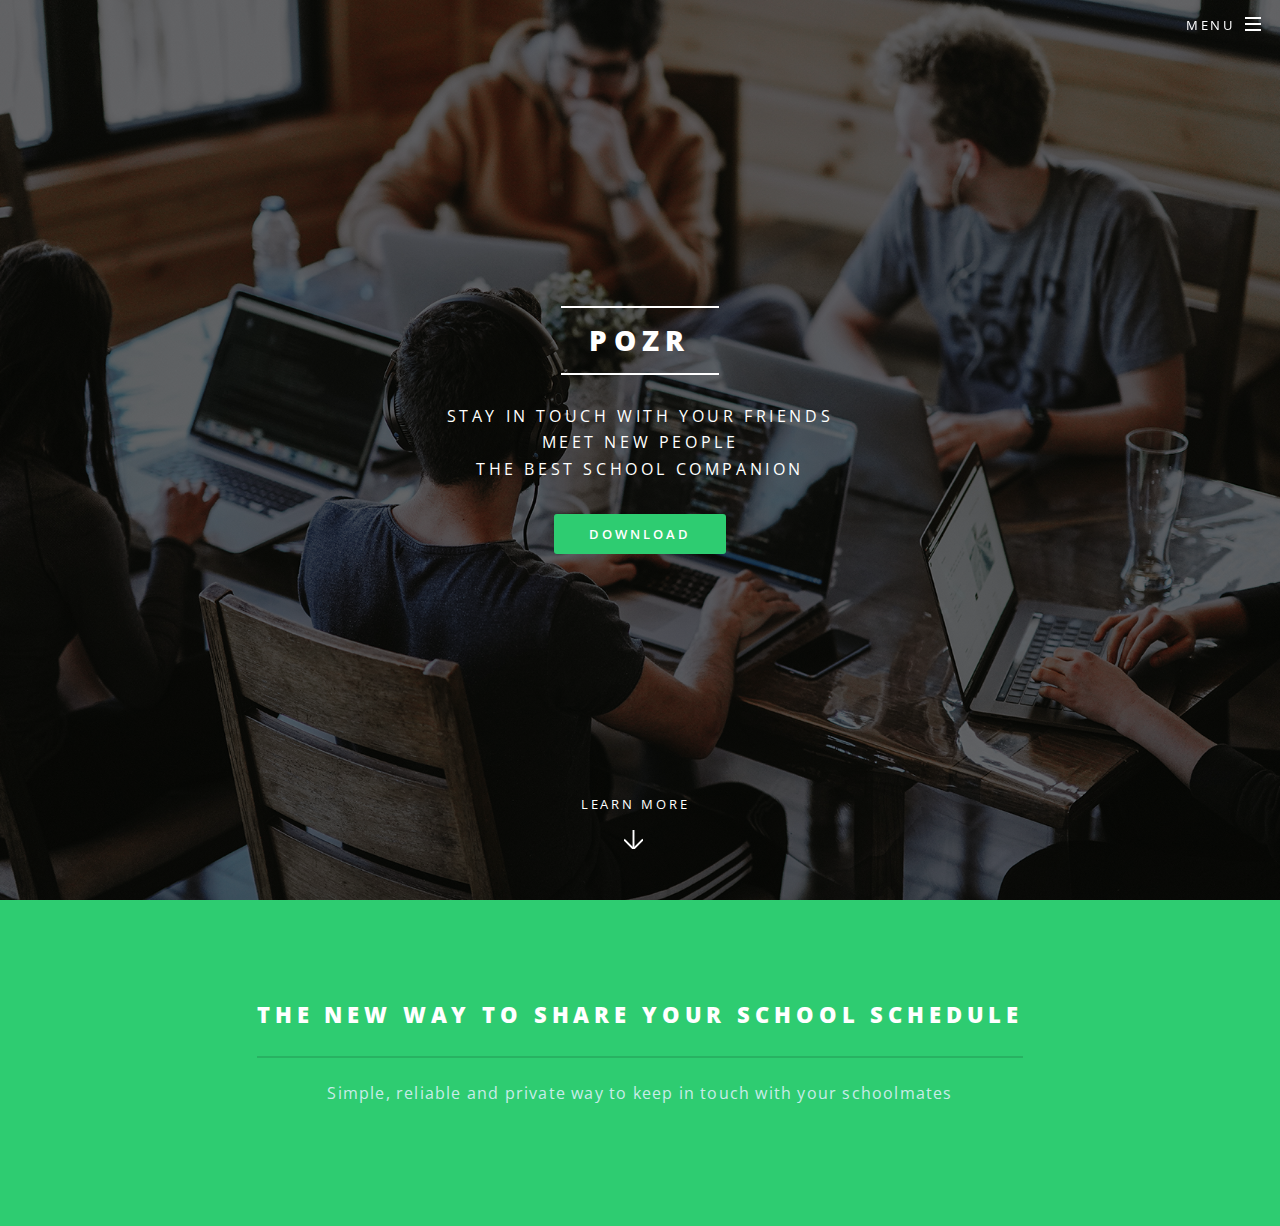
==== index.html @ 618fc4ec "Add files via upload" ====
<!DOCTYPE html>
<!--
	Spectral by HTML5 UP
	html5up.net | @ajlkn
	Free for personal and commercial use under the CCA 3.0 license (html5up.net/license)
-->
<html>
  <head>
    <title>Spectral by HTML5 UP</title>
    <meta charset="utf-8" />
    <meta
      name="viewport"
      content="width=device-width, initial-scale=1, user-scalable=no"
    />
    <link rel="stylesheet" href="assets/css/main.css" />
    <noscript
      ><link rel="stylesheet" href="assets/css/noscript.css"
    /></noscript>
  </head>
  <body class="landing is-preload">
    <!-- Page Wrapper -->
    <div id="page-wrapper">
      <!-- Header -->
      <header id="header" class="alt">
        <h1><a href="index.html">POZR</a></h1>
        <nav id="nav">
          <ul>
            <li class="special">
              <a href="#menu" class="menuToggle"><span>Menu</span></a>
              <div id="menu">
                <ul>
                  <li><a href="index.html">Home</a></li>
                  <li><a href="privacy.html">Privacy policy</a></li>
                  <li><a href="terms.html">Terms and conditions</a></li>
                </ul>
              </div>
            </li>
          </ul>
        </nav>
      </header>

      <!-- Banner -->
      <section id="banner">
        <div class="inner">
          <h2>POZR</h2>
          <p>
            Stay in touch with your friends<br />
            Meet new people<br />
            The best school companion
          </p>
          <ul class="actions special">
            <li><a href="#" class="button primary">Download</a></li>
          </ul>
        </div>
        <a href="#one" class="more scrolly">Learn More</a>
      </section>

      <!-- One -->
      <section id="one" class="wrapper style1 special">
        <div class="inner">
          <header class="major">
            <h2>The new way to share your school schedule<br /></h2>
            <p>Simple, reliable and private way to keep in touch with your schoolmates<br /></p>
          </header>
        </div>
      </section>

      <!-- <section id="two" class="wrapper alt style2">
        <section class="spotlight">
          <div class="image"><img src="images/pic01.jpg" alt="" /></div>
          <div class="content">
            <h2>
              Magna primis lobortis<br />
              sed ullamcorper
            </h2>
            <p>
              Aliquam ut ex ut augue consectetur interdum. Donec hendrerit
              imperdiet. Mauris eleifend fringilla nullam aenean mi ligula.
            </p>
          </div>
        </section>
        <section class="spotlight">
          <div class="image"><img src="images/pic02.jpg" alt="" /></div>
          <div class="content">
            <h2>
              Tortor dolore feugiat<br />
              elementum magna
            </h2>
            <p>
              Aliquam ut ex ut augue consectetur interdum. Donec hendrerit
              imperdiet. Mauris eleifend fringilla nullam aenean mi ligula.
            </p>
          </div>
        </section>
        <section class="spotlight">
          <div class="image"><img src="images/pic03.jpg" alt="" /></div>
          <div class="content">
            <h2>
              Augue eleifend aliquet<br />
              sed condimentum
            </h2>
            <p>
              Aliquam ut ex ut augue consectetur interdum. Donec hendrerit
              imperdiet. Mauris eleifend fringilla nullam aenean mi ligula.
            </p>
          </div>
        </section>
      </section>

      <section id="three" class="wrapper style3 special">
        <div class="inner">
          <header class="major">
            <h2>Accumsan mus tortor nunc aliquet</h2>
            <p>
              Aliquam ut ex ut augue consectetur interdum. Donec amet imperdiet
              eleifend<br />
              fringilla tincidunt. Nullam dui leo Aenean mi ligula, rhoncus
              ullamcorper.
            </p>
          </header>
          <ul class="features">
            <li class="icon fa-paper-plane">
              <h3>Arcu accumsan</h3>
              <p>
                Augue consectetur sed interdum imperdiet et ipsum. Mauris lorem
                tincidunt nullam amet leo Aenean ligula consequat consequat.
              </p>
            </li>
            <li class="icon solid fa-laptop">
              <h3>Ac Augue Eget</h3>
              <p>
                Augue consectetur sed interdum imperdiet et ipsum. Mauris lorem
                tincidunt nullam amet leo Aenean ligula consequat consequat.
              </p>
            </li>
            <li class="icon solid fa-code">
              <h3>Mus Scelerisque</h3>
              <p>
                Augue consectetur sed interdum imperdiet et ipsum. Mauris lorem
                tincidunt nullam amet leo Aenean ligula consequat consequat.
              </p>
            </li>
            <li class="icon solid fa-headphones-alt">
              <h3>Mauris Imperdiet</h3>
              <p>
                Augue consectetur sed interdum imperdiet et ipsum. Mauris lorem
                tincidunt nullam amet leo Aenean ligula consequat consequat.
              </p>
            </li>
            <li class="icon fa-heart">
              <h3>Aenean Primis</h3>
              <p>
                Augue consectetur sed interdum imperdiet et ipsum. Mauris lorem
                tincidunt nullam amet leo Aenean ligula consequat consequat.
              </p>
            </li>
            <li class="icon fa-flag">
              <h3>Tortor Ut</h3>
              <p>
                Augue consectetur sed interdum imperdiet et ipsum. Mauris lorem
                tincidunt nullam amet leo Aenean ligula consequat consequat.
              </p>
            </li>
          </ul>
        </div>
      </section>

      <section id="cta" class="wrapper style4">
        <div class="inner">
          <header>
            <h2>Arcue ut vel commodo</h2>
            <p>
              Aliquam ut ex ut augue consectetur interdum endrerit imperdiet
              amet eleifend fringilla.
            </p>
          </header>
          <ul class="actions stacked">
            <li><a href="#" class="button fit primary">Activate</a></li>
            <li><a href="#" class="button fit">Learn More</a></li>
          </ul>
        </div>
      </section>

      <footer id="footer">
        <ul class="icons">
          <li>
            <a href="#" class="icon brands fa-twitter"
              ><span class="label">Twitter</span></a
            >
          </li>
          <li>
            <a href="#" class="icon brands fa-facebook-f"
              ><span class="label">Facebook</span></a
            >
          </li>
          <li>
            <a href="#" class="icon brands fa-instagram"
              ><span class="label">Instagram</span></a
            >
          </li>
          <li>
            <a href="#" class="icon brands fa-dribbble"
              ><span class="label">Dribbble</span></a
            >
          </li>
          <li>
            <a href="#" class="icon solid fa-envelope"
              ><span class="label">Email</span></a
            >
          </li>
        </ul>
        <ul class="copyright">
          <li>&copy; Untitled</li>
          <li>Design: <a href="http://html5up.net">HTML5 UP</a></li>
        </ul>
      </footer>
    </div> -->

    <!-- Scripts -->
    <script src="assets/js/jquery.min.js"></script>
    <script src="assets/js/jquery.scrollex.min.js"></script>
    <script src="assets/js/jquery.scrolly.min.js"></script>
    <script src="assets/js/browser.min.js"></script>
    <script src="assets/js/breakpoints.min.js"></script>
    <script src="assets/js/util.js"></script>
    <script src="assets/js/main.js"></script>
  </body>
</html>
---- assets/css/main.css ----
@import url(fontawesome-all.min.css);
@import url("https://fonts.googleapis.com/css?family=Open+Sans:400,400italic,600,600italic,800,800italic");

/*
	Spectral by HTML5 UP
	html5up.net | @ajlkn
	Free for personal and commercial use under the CCA 3.0 license (html5up.net/license)
*/

html,
body,
div,
span,
applet,
object,
iframe,
h1,
h2,
h3,
h4,
h5,
h6,
p,
blockquote,
pre,
a,
abbr,
acronym,
address,
big,
cite,
code,
del,
dfn,
em,
img,
ins,
kbd,
q,
s,
samp,
small,
strike,
strong,
sub,
sup,
tt,
var,
b,
u,
i,
center,
dl,
dt,
dd,
ol,
ul,
li,
fieldset,
form,
label,
legend,
table,
caption,
tbody,
tfoot,
thead,
tr,
th,
td,
article,
aside,
canvas,
details,
embed,
figure,
figcaption,
footer,
header,
hgroup,
menu,
nav,
output,
ruby,
section,
summary,
time,
mark,
audio,
video {
  margin: 0;
  padding: 0;
  border: 0;
  font-size: 100%;
  font: inherit;
  vertical-align: baseline;
}

article,
aside,
details,
figcaption,
figure,
footer,
header,
hgroup,
menu,
nav,
section {
  display: block;
}

body {
  line-height: 1;
}

ol,
ul {
  list-style: none;
}

blockquote,
q {
  quotes: none;
}

blockquote:before,
blockquote:after,
q:before,
q:after {
  content: "";
  content: none;
}

table {
  border-collapse: collapse;
  border-spacing: 0;
}

body {
  -webkit-text-size-adjust: none;
}

mark {
  background-color: transparent;
  color: inherit;
}

input::-moz-focus-inner {
  border: 0;
  padding: 0;
}

input,
select,
textarea {
  -moz-appearance: none;
  -webkit-appearance: none;
  -ms-appearance: none;
  appearance: none;
}

/* Basic */

@-ms-viewport {
  width: device-width;
}

html {
  box-sizing: border-box;
}

*,
*:before,
*:after {
  box-sizing: inherit;
}

body {
  background: #2e3842;
}

body.is-preload *,
body.is-preload *:before,
body.is-preload *:after {
  -moz-animation: none !important;
  -webkit-animation: none !important;
  -ms-animation: none !important;
  animation: none !important;
  -moz-transition: none !important;
  -webkit-transition: none !important;
  -ms-transition: none !important;
  transition: none !important;
}

body,
input,
select,
textarea {
  color: #fff;
  font-family: "Open Sans", Helvetica, sans-serif;
  font-size: 15pt;
  font-weight: 400;
  letter-spacing: 0.075em;
  line-height: 1.65em;
}

@media screen and (max-width: 1680px) {
  body,
  input,
  select,
  textarea {
    font-size: 13pt;
  }
}

@media screen and (max-width: 1280px) {
  body,
  input,
  select,
  textarea {
    font-size: 12pt;
  }
}

@media screen and (max-width: 736px) {
  body,
  input,
  select,
  textarea {
    font-size: 11pt;
    letter-spacing: 0.0375em;
  }
}

a {
  -moz-transition: color 0.2s ease, border-bottom-color 0.2s ease;
  -webkit-transition: color 0.2s ease, border-bottom-color 0.2s ease;
  -ms-transition: color 0.2s ease, border-bottom-color 0.2s ease;
  transition: color 0.2s ease, border-bottom-color 0.2s ease;
  border-bottom: dotted 1px;
  color: inherit;
  text-decoration: none;
}

a:hover {
  border-bottom-color: transparent;
}

strong,
b {
  color: #fff;
  font-weight: 600;
}

em,
i {
  font-style: italic;
}

p {
  margin: 0 0 2em 0;
}

h1,
h2,
h3,
h4,
h5,
h6 {
  color: #fff;
  font-weight: 800;
  letter-spacing: 0.225em;
  line-height: 1em;
  margin: 0 0 1em 0;
  text-transform: uppercase;
}

h1 a,
h2 a,
h3 a,
h4 a,
h5 a,
h6 a {
  color: inherit;
  text-decoration: none;
}

h2 {
  font-size: 1.35em;
  line-height: 1.75em;
}

@media screen and (max-width: 736px) {
  h2 {
    font-size: 1.1em;
    line-height: 1.65em;
  }
}

h3 {
  font-size: 1.15em;
  line-height: 1.75em;
}

@media screen and (max-width: 736px) {
  h3 {
    font-size: 1em;
    line-height: 1.65em;
  }
}

h4 {
  font-size: 1em;
  line-height: 1.5em;
}

h5 {
  font-size: 0.8em;
  line-height: 1.5em;
}

h6 {
  font-size: 0.7em;
  line-height: 1.5em;
}

sub {
  font-size: 0.8em;
  position: relative;
  top: 0.5em;
}

sup {
  font-size: 0.8em;
  position: relative;
  top: -0.5em;
}

hr {
  border: 0;
  border-bottom: solid 2px #fff;
  margin: 3em 0;
}

hr.major {
  margin: 4.5em 0;
}

blockquote {
  border-left: solid 4px #fff;
  font-style: italic;
  margin: 0 0 2em 0;
  padding: 0.5em 0 0.5em 2em;
}

code {
  background: rgba(144, 144, 144, 0.25);
  border-radius: 3px;
  font-family: "Courier New", monospace;
  font-size: 0.9em;
  letter-spacing: 0;
  margin: 0 0.25em;
  padding: 0.25em 0.65em;
}

pre {
  -webkit-overflow-scrolling: touch;
  font-family: "Courier New", monospace;
  font-size: 0.9em;
  margin: 0 0 2em 0;
}

pre code {
  display: block;
  line-height: 1.75em;
  padding: 1em 1.5em;
  overflow-x: auto;
}

.align-left {
  text-align: left;
}

.align-center {
  text-align: center;
}

.align-right {
  text-align: right;
}

/* Row */

.row {
  display: flex;
  flex-wrap: wrap;
  box-sizing: border-box;
  align-items: stretch;
}

.row > * {
  box-sizing: border-box;
}

.row.gtr-uniform > * > :last-child {
  margin-bottom: 0;
}

.row.aln-left {
  justify-content: flex-start;
}

.row.aln-center {
  justify-content: center;
}

.row.aln-right {
  justify-content: flex-end;
}

.row.aln-top {
  align-items: flex-start;
}

.row.aln-middle {
  align-items: center;
}

.row.aln-bottom {
  align-items: flex-end;
}

.row > .imp {
  order: -1;
}

.row > .col-1 {
  width: 8.33333%;
}

.row > .off-1 {
  margin-left: 8.33333%;
}

.row > .col-2 {
  width: 16.66667%;
}

.row > .off-2 {
  margin-left: 16.66667%;
}

.row > .col-3 {
  width: 25%;
}

.row > .off-3 {
  margin-left: 25%;
}

.row > .col-4 {
  width: 33.33333%;
}

.row > .off-4 {
  margin-left: 33.33333%;
}

.row > .col-5 {
  width: 41.66667%;
}

.row > .off-5 {
  margin-left: 41.66667%;
}

.row > .col-6 {
  width: 50%;
}

.row > .off-6 {
  margin-left: 50%;
}

.row > .col-7 {
  width: 58.33333%;
}

.row > .off-7 {
  margin-left: 58.33333%;
}

.row > .col-8 {
  width: 66.66667%;
}

.row > .off-8 {
  margin-left: 66.66667%;
}

.row > .col-9 {
  width: 75%;
}

.row > .off-9 {
  margin-left: 75%;
}

.row > .col-10 {
  width: 83.33333%;
}

.row > .off-10 {
  margin-left: 83.33333%;
}

.row > .col-11 {
  width: 91.66667%;
}

.row > .off-11 {
  margin-left: 91.66667%;
}

.row > .col-12 {
  width: 100%;
}

.row > .off-12 {
  margin-left: 100%;
}

.row.gtr-0 {
  margin-top: 0;
  margin-left: 0em;
}

.row.gtr-0 > * {
  padding: 0 0 0 0em;
}

.row.gtr-0.gtr-uniform {
  margin-top: 0em;
}

.row.gtr-0.gtr-uniform > * {
  padding-top: 0em;
}

.row.gtr-25 {
  margin-top: 0;
  margin-left: -0.375em;
}

.row.gtr-25 > * {
  padding: 0 0 0 0.375em;
}

.row.gtr-25.gtr-uniform {
  margin-top: -0.375em;
}

.row.gtr-25.gtr-uniform > * {
  padding-top: 0.375em;
}

.row.gtr-50 {
  margin-top: 0;
  margin-left: -0.75em;
}

.row.gtr-50 > * {
  padding: 0 0 0 0.75em;
}

.row.gtr-50.gtr-uniform {
  margin-top: -0.75em;
}

.row.gtr-50.gtr-uniform > * {
  padding-top: 0.75em;
}

.row {
  margin-top: 0;
  margin-left: -1.5em;
}

.row > * {
  padding: 0 0 0 1.5em;
}

.row.gtr-uniform {
  margin-top: -1.5em;
}

.row.gtr-uniform > * {
  padding-top: 1.5em;
}

.row.gtr-150 {
  margin-top: 0;
  margin-left: -2.25em;
}

.row.gtr-150 > * {
  padding: 0 0 0 2.25em;
}

.row.gtr-150.gtr-uniform {
  margin-top: -2.25em;
}

.row.gtr-150.gtr-uniform > * {
  padding-top: 2.25em;
}

.row.gtr-200 {
  margin-top: 0;
  margin-left: -3em;
}

.row.gtr-200 > * {
  padding: 0 0 0 3em;
}

.row.gtr-200.gtr-uniform {
  margin-top: -3em;
}

.row.gtr-200.gtr-uniform > * {
  padding-top: 3em;
}

@media screen and (max-width: 1680px) {
  .row {
    display: flex;
    flex-wrap: wrap;
    box-sizing: border-box;
    align-items: stretch;
  }

  .row > * {
    box-sizing: border-box;
  }

  .row.gtr-uniform > * > :last-child {
    margin-bottom: 0;
  }

  .row.aln-left {
    justify-content: flex-start;
  }

  .row.aln-center {
    justify-content: center;
  }

  .row.aln-right {
    justify-content: flex-end;
  }

  .row.aln-top {
    align-items: flex-start;
  }

  .row.aln-middle {
    align-items: center;
  }

  .row.aln-bottom {
    align-items: flex-end;
  }

  .row > .imp-xlarge {
    order: -1;
  }

  .row > .col-1-xlarge {
    width: 8.33333%;
  }

  .row > .off-1-xlarge {
    margin-left: 8.33333%;
  }

  .row > .col-2-xlarge {
    width: 16.66667%;
  }

  .row > .off-2-xlarge {
    margin-left: 16.66667%;
  }

  .row > .col-3-xlarge {
    width: 25%;
  }

  .row > .off-3-xlarge {
    margin-left: 25%;
  }

  .row > .col-4-xlarge {
    width: 33.33333%;
  }

  .row > .off-4-xlarge {
    margin-left: 33.33333%;
  }

  .row > .col-5-xlarge {
    width: 41.66667%;
  }

  .row > .off-5-xlarge {
    margin-left: 41.66667%;
  }

  .row > .col-6-xlarge {
    width: 50%;
  }

  .row > .off-6-xlarge {
    margin-left: 50%;
  }

  .row > .col-7-xlarge {
    width: 58.33333%;
  }

  .row > .off-7-xlarge {
    margin-left: 58.33333%;
  }

  .row > .col-8-xlarge {
    width: 66.66667%;
  }

  .row > .off-8-xlarge {
    margin-left: 66.66667%;
  }

  .row > .col-9-xlarge {
    width: 75%;
  }

  .row > .off-9-xlarge {
    margin-left: 75%;
  }

  .row > .col-10-xlarge {
    width: 83.33333%;
  }

  .row > .off-10-xlarge {
    margin-left: 83.33333%;
  }

  .row > .col-11-xlarge {
    width: 91.66667%;
  }

  .row > .off-11-xlarge {
    margin-left: 91.66667%;
  }

  .row > .col-12-xlarge {
    width: 100%;
  }

  .row > .off-12-xlarge {
    margin-left: 100%;
  }

  .row.gtr-0 {
    margin-top: 0;
    margin-left: 0em;
  }

  .row.gtr-0 > * {
    padding: 0 0 0 0em;
  }

  .row.gtr-0.gtr-uniform {
    margin-top: 0em;
  }

  .row.gtr-0.gtr-uniform > * {
    padding-top: 0em;
  }

  .row.gtr-25 {
    margin-top: 0;
    margin-left: -0.375em;
  }

  .row.gtr-25 > * {
    padding: 0 0 0 0.375em;
  }

  .row.gtr-25.gtr-uniform {
    margin-top: -0.375em;
  }

  .row.gtr-25.gtr-uniform > * {
    padding-top: 0.375em;
  }

  .row.gtr-50 {
    margin-top: 0;
    margin-left: -0.75em;
  }

  .row.gtr-50 > * {
    padding: 0 0 0 0.75em;
  }

  .row.gtr-50.gtr-uniform {
    margin-top: -0.75em;
  }

  .row.gtr-50.gtr-uniform > * {
    padding-top: 0.75em;
  }

  .row {
    margin-top: 0;
    margin-left: -1.5em;
  }

  .row > * {
    padding: 0 0 0 1.5em;
  }

  .row.gtr-uniform {
    margin-top: -1.5em;
  }

  .row.gtr-uniform > * {
    padding-top: 1.5em;
  }

  .row.gtr-150 {
    margin-top: 0;
    margin-left: -2.25em;
  }

  .row.gtr-150 > * {
    padding: 0 0 0 2.25em;
  }

  .row.gtr-150.gtr-uniform {
    margin-top: -2.25em;
  }

  .row.gtr-150.gtr-uniform > * {
    padding-top: 2.25em;
  }

  .row.gtr-200 {
    margin-top: 0;
    margin-left: -3em;
  }

  .row.gtr-200 > * {
    padding: 0 0 0 3em;
  }

  .row.gtr-200.gtr-uniform {
    margin-top: -3em;
  }

  .row.gtr-200.gtr-uniform > * {
    padding-top: 3em;
  }
}

@media screen and (max-width: 1280px) {
  .row {
    display: flex;
    flex-wrap: wrap;
    box-sizing: border-box;
    align-items: stretch;
  }

  .row > * {
    box-sizing: border-box;
  }

  .row.gtr-uniform > * > :last-child {
    margin-bottom: 0;
  }

  .row.aln-left {
    justify-content: flex-start;
  }

  .row.aln-center {
    justify-content: center;
  }

  .row.aln-right {
    justify-content: flex-end;
  }

  .row.aln-top {
    align-items: flex-start;
  }

  .row.aln-middle {
    align-items: center;
  }

  .row.aln-bottom {
    align-items: flex-end;
  }

  .row > .imp-large {
    order: -1;
  }

  .row > .col-1-large {
    width: 8.33333%;
  }

  .row > .off-1-large {
    margin-left: 8.33333%;
  }

  .row > .col-2-large {
    width: 16.66667%;
  }

  .row > .off-2-large {
    margin-left: 16.66667%;
  }

  .row > .col-3-large {
    width: 25%;
  }

  .row > .off-3-large {
    margin-left: 25%;
  }

  .row > .col-4-large {
    width: 33.33333%;
  }

  .row > .off-4-large {
    margin-left: 33.33333%;
  }

  .row > .col-5-large {
    width: 41.66667%;
  }

  .row > .off-5-large {
    margin-left: 41.66667%;
  }

  .row > .col-6-large {
    width: 50%;
  }

  .row > .off-6-large {
    margin-left: 50%;
  }

  .row > .col-7-large {
    width: 58.33333%;
  }

  .row > .off-7-large {
    margin-left: 58.33333%;
  }

  .row > .col-8-large {
    width: 66.66667%;
  }

  .row > .off-8-large {
    margin-left: 66.66667%;
  }

  .row > .col-9-large {
    width: 75%;
  }

  .row > .off-9-large {
    margin-left: 75%;
  }

  .row > .col-10-large {
    width: 83.33333%;
  }

  .row > .off-10-large {
    margin-left: 83.33333%;
  }

  .row > .col-11-large {
    width: 91.66667%;
  }

  .row > .off-11-large {
    margin-left: 91.66667%;
  }

  .row > .col-12-large {
    width: 100%;
  }

  .row > .off-12-large {
    margin-left: 100%;
  }

  .row.gtr-0 {
    margin-top: 0;
    margin-left: 0em;
  }

  .row.gtr-0 > * {
    padding: 0 0 0 0em;
  }

  .row.gtr-0.gtr-uniform {
    margin-top: 0em;
  }

  .row.gtr-0.gtr-uniform > * {
    padding-top: 0em;
  }

  .row.gtr-25 {
    margin-top: 0;
    margin-left: -0.375em;
  }

  .row.gtr-25 > * {
    padding: 0 0 0 0.375em;
  }

  .row.gtr-25.gtr-uniform {
    margin-top: -0.375em;
  }

  .row.gtr-25.gtr-uniform > * {
    padding-top: 0.375em;
  }

  .row.gtr-50 {
    margin-top: 0;
    margin-left: -0.75em;
  }

  .row.gtr-50 > * {
    padding: 0 0 0 0.75em;
  }

  .row.gtr-50.gtr-uniform {
    margin-top: -0.75em;
  }

  .row.gtr-50.gtr-uniform > * {
    padding-top: 0.75em;
  }

  .row {
    margin-top: 0;
    margin-left: -1.5em;
  }

  .row > * {
    padding: 0 0 0 1.5em;
  }

  .row.gtr-uniform {
    margin-top: -1.5em;
  }

  .row.gtr-uniform > * {
    padding-top: 1.5em;
  }

  .row.gtr-150 {
    margin-top: 0;
    margin-left: -2.25em;
  }

  .row.gtr-150 > * {
    padding: 0 0 0 2.25em;
  }

  .row.gtr-150.gtr-uniform {
    margin-top: -2.25em;
  }

  .row.gtr-150.gtr-uniform > * {
    padding-top: 2.25em;
  }

  .row.gtr-200 {
    margin-top: 0;
    margin-left: -3em;
  }

  .row.gtr-200 > * {
    padding: 0 0 0 3em;
  }

  .row.gtr-200.gtr-uniform {
    margin-top: -3em;
  }

  .row.gtr-200.gtr-uniform > * {
    padding-top: 3em;
  }
}

@media screen and (max-width: 980px) {
  .row {
    display: flex;
    flex-wrap: wrap;
    box-sizing: border-box;
    align-items: stretch;
  }

  .row > * {
    box-sizing: border-box;
  }

  .row.gtr-uniform > * > :last-child {
    margin-bottom: 0;
  }

  .row.aln-left {
    justify-content: flex-start;
  }

  .row.aln-center {
    justify-content: center;
  }

  .row.aln-right {
    justify-content: flex-end;
  }

  .row.aln-top {
    align-items: flex-start;
  }

  .row.aln-middle {
    align-items: center;
  }

  .row.aln-bottom {
    align-items: flex-end;
  }

  .row > .imp-medium {
    order: -1;
  }

  .row > .col-1-medium {
    width: 8.33333%;
  }

  .row > .off-1-medium {
    margin-left: 8.33333%;
  }

  .row > .col-2-medium {
    width: 16.66667%;
  }

  .row > .off-2-medium {
    margin-left: 16.66667%;
  }

  .row > .col-3-medium {
    width: 25%;
  }

  .row > .off-3-medium {
    margin-left: 25%;
  }

  .row > .col-4-medium {
    width: 33.33333%;
  }

  .row > .off-4-medium {
    margin-left: 33.33333%;
  }

  .row > .col-5-medium {
    width: 41.66667%;
  }

  .row > .off-5-medium {
    margin-left: 41.66667%;
  }

  .row > .col-6-medium {
    width: 50%;
  }

  .row > .off-6-medium {
    margin-left: 50%;
  }

  .row > .col-7-medium {
    width: 58.33333%;
  }

  .row > .off-7-medium {
    margin-left: 58.33333%;
  }

  .row > .col-8-medium {
    width: 66.66667%;
  }

  .row > .off-8-medium {
    margin-left: 66.66667%;
  }

  .row > .col-9-medium {
    width: 75%;
  }

  .row > .off-9-medium {
    margin-left: 75%;
  }

  .row > .col-10-medium {
    width: 83.33333%;
  }

  .row > .off-10-medium {
    margin-left: 83.33333%;
  }

  .row > .col-11-medium {
    width: 91.66667%;
  }

  .row > .off-11-medium {
    margin-left: 91.66667%;
  }

  .row > .col-12-medium {
    width: 100%;
  }

  .row > .off-12-medium {
    margin-left: 100%;
  }

  .row.gtr-0 {
    margin-top: 0;
    margin-left: 0em;
  }

  .row.gtr-0 > * {
    padding: 0 0 0 0em;
  }

  .row.gtr-0.gtr-uniform {
    margin-top: 0em;
  }

  .row.gtr-0.gtr-uniform > * {
    padding-top: 0em;
  }

  .row.gtr-25 {
    margin-top: 0;
    margin-left: -0.375em;
  }

  .row.gtr-25 > * {
    padding: 0 0 0 0.375em;
  }

  .row.gtr-25.gtr-uniform {
    margin-top: -0.375em;
  }

  .row.gtr-25.gtr-uniform > * {
    padding-top: 0.375em;
  }

  .row.gtr-50 {
    margin-top: 0;
    margin-left: -0.75em;
  }

  .row.gtr-50 > * {
    padding: 0 0 0 0.75em;
  }

  .row.gtr-50.gtr-uniform {
    margin-top: -0.75em;
  }

  .row.gtr-50.gtr-uniform > * {
    padding-top: 0.75em;
  }

  .row {
    margin-top: 0;
    margin-left: -1.5em;
  }

  .row > * {
    padding: 0 0 0 1.5em;
  }

  .row.gtr-uniform {
    margin-top: -1.5em;
  }

  .row.gtr-uniform > * {
    padding-top: 1.5em;
  }

  .row.gtr-150 {
    margin-top: 0;
    margin-left: -2.25em;
  }

  .row.gtr-150 > * {
    padding: 0 0 0 2.25em;
  }

  .row.gtr-150.gtr-uniform {
    margin-top: -2.25em;
  }

  .row.gtr-150.gtr-uniform > * {
    padding-top: 2.25em;
  }

  .row.gtr-200 {
    margin-top: 0;
    margin-left: -3em;
  }

  .row.gtr-200 > * {
    padding: 0 0 0 3em;
  }

  .row.gtr-200.gtr-uniform {
    margin-top: -3em;
  }

  .row.gtr-200.gtr-uniform > * {
    padding-top: 3em;
  }
}

@media screen and (max-width: 736px) {
  .row {
    display: flex;
    flex-wrap: wrap;
    box-sizing: border-box;
    align-items: stretch;
  }

  .row > * {
    box-sizing: border-box;
  }

  .row.gtr-uniform > * > :last-child {
    margin-bottom: 0;
  }

  .row.aln-left {
    justify-content: flex-start;
  }

  .row.aln-center {
    justify-content: center;
  }

  .row.aln-right {
    justify-content: flex-end;
  }

  .row.aln-top {
    align-items: flex-start;
  }

  .row.aln-middle {
    align-items: center;
  }

  .row.aln-bottom {
    align-items: flex-end;
  }

  .row > .imp-small {
    order: -1;
  }

  .row > .col-1-small {
    width: 8.33333%;
  }

  .row > .off-1-small {
    margin-left: 8.33333%;
  }

  .row > .col-2-small {
    width: 16.66667%;
  }

  .row > .off-2-small {
    margin-left: 16.66667%;
  }

  .row > .col-3-small {
    width: 25%;
  }

  .row > .off-3-small {
    margin-left: 25%;
  }

  .row > .col-4-small {
    width: 33.33333%;
  }

  .row > .off-4-small {
    margin-left: 33.33333%;
  }

  .row > .col-5-small {
    width: 41.66667%;
  }

  .row > .off-5-small {
    margin-left: 41.66667%;
  }

  .row > .col-6-small {
    width: 50%;
  }

  .row > .off-6-small {
    margin-left: 50%;
  }

  .row > .col-7-small {
    width: 58.33333%;
  }

  .row > .off-7-small {
    margin-left: 58.33333%;
  }

  .row > .col-8-small {
    width: 66.66667%;
  }

  .row > .off-8-small {
    margin-left: 66.66667%;
  }

  .row > .col-9-small {
    width: 75%;
  }

  .row > .off-9-small {
    margin-left: 75%;
  }

  .row > .col-10-small {
    width: 83.33333%;
  }

  .row > .off-10-small {
    margin-left: 83.33333%;
  }

  .row > .col-11-small {
    width: 91.66667%;
  }

  .row > .off-11-small {
    margin-left: 91.66667%;
  }

  .row > .col-12-small {
    width: 100%;
  }

  .row > .off-12-small {
    margin-left: 100%;
  }

  .row.gtr-0 {
    margin-top: 0;
    margin-left: 0em;
  }

  .row.gtr-0 > * {
    padding: 0 0 0 0em;
  }

  .row.gtr-0.gtr-uniform {
    margin-top: 0em;
  }

  .row.gtr-0.gtr-uniform > * {
    padding-top: 0em;
  }

  .row.gtr-25 {
    margin-top: 0;
    margin-left: -0.375em;
  }

  .row.gtr-25 > * {
    padding: 0 0 0 0.375em;
  }

  .row.gtr-25.gtr-uniform {
    margin-top: -0.375em;
  }

  .row.gtr-25.gtr-uniform > * {
    padding-top: 0.375em;
  }

  .row.gtr-50 {
    margin-top: 0;
    margin-left: -0.75em;
  }

  .row.gtr-50 > * {
    padding: 0 0 0 0.75em;
  }

  .row.gtr-50.gtr-uniform {
    margin-top: -0.75em;
  }

  .row.gtr-50.gtr-uniform > * {
    padding-top: 0.75em;
  }

  .row {
    margin-top: 0;
    margin-left: -1.5em;
  }

  .row > * {
    padding: 0 0 0 1.5em;
  }

  .row.gtr-uniform {
    margin-top: -1.5em;
  }

  .row.gtr-uniform > * {
    padding-top: 1.5em;
  }

  .row.gtr-150 {
    margin-top: 0;
    margin-left: -2.25em;
  }

  .row.gtr-150 > * {
    padding: 0 0 0 2.25em;
  }

  .row.gtr-150.gtr-uniform {
    margin-top: -2.25em;
  }

  .row.gtr-150.gtr-uniform > * {
    padding-top: 2.25em;
  }

  .row.gtr-200 {
    margin-top: 0;
    margin-left: -3em;
  }

  .row.gtr-200 > * {
    padding: 0 0 0 3em;
  }

  .row.gtr-200.gtr-uniform {
    margin-top: -3em;
  }

  .row.gtr-200.gtr-uniform > * {
    padding-top: 3em;
  }
}

@media screen and (max-width: 480px) {
  .row {
    display: flex;
    flex-wrap: wrap;
    box-sizing: border-box;
    align-items: stretch;
  }

  .row > * {
    box-sizing: border-box;
  }

  .row.gtr-uniform > * > :last-child {
    margin-bottom: 0;
  }

  .row.aln-left {
    justify-content: flex-start;
  }

  .row.aln-center {
    justify-content: center;
  }

  .row.aln-right {
    justify-content: flex-end;
  }

  .row.aln-top {
    align-items: flex-start;
  }

  .row.aln-middle {
    align-items: center;
  }

  .row.aln-bottom {
    align-items: flex-end;
  }

  .row > .imp-xsmall {
    order: -1;
  }

  .row > .col-1-xsmall {
    width: 8.33333%;
  }

  .row > .off-1-xsmall {
    margin-left: 8.33333%;
  }

  .row > .col-2-xsmall {
    width: 16.66667%;
  }

  .row > .off-2-xsmall {
    margin-left: 16.66667%;
  }

  .row > .col-3-xsmall {
    width: 25%;
  }

  .row > .off-3-xsmall {
    margin-left: 25%;
  }

  .row > .col-4-xsmall {
    width: 33.33333%;
  }

  .row > .off-4-xsmall {
    margin-left: 33.33333%;
  }

  .row > .col-5-xsmall {
    width: 41.66667%;
  }

  .row > .off-5-xsmall {
    margin-left: 41.66667%;
  }

  .row > .col-6-xsmall {
    width: 50%;
  }

  .row > .off-6-xsmall {
    margin-left: 50%;
  }

  .row > .col-7-xsmall {
    width: 58.33333%;
  }

  .row > .off-7-xsmall {
    margin-left: 58.33333%;
  }

  .row > .col-8-xsmall {
    width: 66.66667%;
  }

  .row > .off-8-xsmall {
    margin-left: 66.66667%;
  }

  .row > .col-9-xsmall {
    width: 75%;
  }

  .row > .off-9-xsmall {
    margin-left: 75%;
  }

  .row > .col-10-xsmall {
    width: 83.33333%;
  }

  .row > .off-10-xsmall {
    margin-left: 83.33333%;
  }

  .row > .col-11-xsmall {
    width: 91.66667%;
  }

  .row > .off-11-xsmall {
    margin-left: 91.66667%;
  }

  .row > .col-12-xsmall {
    width: 100%;
  }

  .row > .off-12-xsmall {
    margin-left: 100%;
  }

  .row.gtr-0 {
    margin-top: 0;
    margin-left: 0em;
  }

  .row.gtr-0 > * {
    padding: 0 0 0 0em;
  }

  .row.gtr-0.gtr-uniform {
    margin-top: 0em;
  }

  .row.gtr-0.gtr-uniform > * {
    padding-top: 0em;
  }

  .row.gtr-25 {
    margin-top: 0;
    margin-left: -0.375em;
  }

  .row.gtr-25 > * {
    padding: 0 0 0 0.375em;
  }

  .row.gtr-25.gtr-uniform {
    margin-top: -0.375em;
  }

  .row.gtr-25.gtr-uniform > * {
    padding-top: 0.375em;
  }

  .row.gtr-50 {
    margin-top: 0;
    margin-left: -0.75em;
  }

  .row.gtr-50 > * {
    padding: 0 0 0 0.75em;
  }

  .row.gtr-50.gtr-uniform {
    margin-top: -0.75em;
  }

  .row.gtr-50.gtr-uniform > * {
    padding-top: 0.75em;
  }

  .row {
    margin-top: 0;
    margin-left: -1.5em;
  }

  .row > * {
    padding: 0 0 0 1.5em;
  }

  .row.gtr-uniform {
    margin-top: -1.5em;
  }

  .row.gtr-uniform > * {
    padding-top: 1.5em;
  }

  .row.gtr-150 {
    margin-top: 0;
    margin-left: -2.25em;
  }

  .row.gtr-150 > * {
    padding: 0 0 0 2.25em;
  }

  .row.gtr-150.gtr-uniform {
    margin-top: -2.25em;
  }

  .row.gtr-150.gtr-uniform > * {
    padding-top: 2.25em;
  }

  .row.gtr-200 {
    margin-top: 0;
    margin-left: -3em;
  }

  .row.gtr-200 > * {
    padding: 0 0 0 3em;
  }

  .row.gtr-200.gtr-uniform {
    margin-top: -3em;
  }

  .row.gtr-200.gtr-uniform > * {
    padding-top: 3em;
  }
}

/* Section/Article */

section.special,
article.special {
  text-align: center;
}

header p {
  color: rgba(255, 255, 255, 0.5);
  position: relative;
  top: -0.25em;
}

header h3 + p {
  font-size: 1.1em;
}

header h4 + p,
header h5 + p,
header h6 + p {
  font-size: 0.9em;
}

header.major {
  margin: 0 0 3.5em 0;
}

header.major h2,
header.major h3,
header.major h4,
header.major h5,
header.major h6 {
  border-bottom: solid 2px #fff;
  display: inline-block;
  padding-bottom: 1em;
  position: relative;
}

header.major h2:after,
header.major h3:after,
header.major h4:after,
header.major h5:after,
header.major h6:after {
  content: "";
  display: block;
  height: 1px;
}

header.major p {
  color: #fff;
  top: 0;
}

@media screen and (max-width: 736px) {
  header.major {
    margin: 0 0 2em 0;
  }
}

@media screen and (max-width: 980px) {
  header br {
    display: none;
  }
}

/* Form */

form {
  margin: 0 0 2em 0;
}

label {
  color: #fff;
  display: block;
  font-size: 0.9em;
  font-weight: 600;
  margin: 0 0 1em 0;
}

input[type="text"],
input[type="password"],
input[type="email"],
select,
textarea {
  -moz-appearance: none;
  -webkit-appearance: none;
  -ms-appearance: none;
  appearance: none;
  background-color: rgba(144, 144, 144, 0.25);
  border-radius: 3px;
  border: none;
  color: inherit;
  display: block;
  outline: 0;
  padding: 0 1em;
  text-decoration: none;
  width: 100%;
}

input[type="text"]:invalid,
input[type="password"]:invalid,
input[type="email"]:invalid,
select:invalid,
textarea:invalid {
  box-shadow: none;
}

input[type="text"]:focus,
input[type="password"]:focus,
input[type="email"]:focus,
select:focus,
textarea:focus {
  box-shadow: 0 0 0 2px #2ecc71;
}

select {
  background-size: 1.25em;
  background-repeat: no-repeat;
  background-position: calc(100% - 1em) center;
  height: 2.75em;
  padding-right: 2.75em;
  text-overflow: ellipsis;
}

select:focus::-ms-value {
  background-color: transparent;
}

select::-ms-expand {
  display: none;
}

input[type="text"],
input[type="password"],
input[type="email"],
select {
  height: 2.75em;
}

textarea {
  padding: 0.75em 1em;
}

input[type="checkbox"],
input[type="radio"] {
  -moz-appearance: none;
  -webkit-appearance: none;
  -ms-appearance: none;
  appearance: none;
  display: block;
  float: left;
  margin-right: -2em;
  opacity: 0;
  width: 1em;
  z-index: -1;
}

input[type="checkbox"] + label,
input[type="radio"] + label {
  text-decoration: none;
  color: #fff;
  cursor: pointer;
  display: inline-block;
  font-size: 1em;
  font-weight: 400;
  padding-left: 2.4em;
  padding-right: 0.75em;
  position: relative;
}

input[type="checkbox"] + label:before,
input[type="radio"] + label:before {
  -moz-osx-font-smoothing: grayscale;
  -webkit-font-smoothing: antialiased;
  display: inline-block;
  font-style: normal;
  font-variant: normal;
  text-rendering: auto;
  line-height: 1;
  text-transform: none !important;
  font-family: "Font Awesome 5 Free";
  font-weight: 900;
}

input[type="checkbox"] + label:before,
input[type="radio"] + label:before {
  background: rgba(144, 144, 144, 0.25);
  border-radius: 3px;
  content: "";
  display: inline-block;
  font-size: 0.8em;
  height: 2.0625em;
  left: 0;
  line-height: 2.0625em;
  position: absolute;
  text-align: center;
  top: 0;
  width: 2.0625em;
}

input[type="checkbox"]:checked + label:before,
input[type="radio"]:checked + label:before {
  background: #2e3842;
  color: #fff;
  content: "\f00c";
}

input[type="checkbox"]:focus + label:before,
input[type="radio"]:focus + label:before {
  box-shadow: 0 0 0 2px #2ecc71;
}

input[type="checkbox"] + label:before {
  border-radius: 3px;
}

input[type="radio"] + label:before {
  border-radius: 100%;
}

::-webkit-input-placeholder {
  color: rgba(255, 255, 255, 0.5) !important;
  opacity: 1;
}

:-moz-placeholder {
  color: rgba(255, 255, 255, 0.5) !important;
  opacity: 1;
}

::-moz-placeholder {
  color: rgba(255, 255, 255, 0.5) !important;
  opacity: 1;
}

:-ms-input-placeholder {
  color: rgba(255, 255, 255, 0.5) !important;
  opacity: 1;
}

/* Box */

.box {
  border-radius: 3px;
  border: solid 2px #fff;
  margin-bottom: 2em;
  padding: 1.5em;
}

.box > :last-child,
.box > :last-child > :last-child,
.box > :last-child > :last-child > :last-child {
  margin-bottom: 0;
}

.box.alt {
  border: 0;
  border-radius: 0;
  padding: 0;
}

/* Icon */

.icon {
  text-decoration: none;
  border-bottom: none;
  position: relative;
}

.icon:before {
  -moz-osx-font-smoothing: grayscale;
  -webkit-font-smoothing: antialiased;
  display: inline-block;
  font-style: normal;
  font-variant: normal;
  text-rendering: auto;
  line-height: 1;
  text-transform: none !important;
  font-family: "Font Awesome 5 Free";
  font-weight: 400;
}

.icon > .label {
  display: none;
}

.icon:before {
  line-height: inherit;
}

.icon.solid:before {
  font-weight: 900;
}

.icon.brands:before {
  font-family: "Font Awesome 5 Brands";
}

.icon.major {
  -moz-transform: rotate(-45deg);
  -webkit-transform: rotate(-45deg);
  -ms-transform: rotate(-45deg);
  transform: rotate(-45deg);
  border-radius: 3px;
  border: solid 2px #fff;
  display: inline-block;
  font-size: 1.35em;
  height: calc(3em + 2px);
  line-height: 3em;
  text-align: center;
  width: calc(3em + 2px);
}

.icon.major:before {
  -moz-transform: rotate(45deg);
  -webkit-transform: rotate(45deg);
  -ms-transform: rotate(45deg);
  transform: rotate(45deg);
  display: inline-block;
  font-size: 1.5em;
}

@media screen and (max-width: 736px) {
  .icon.major {
    font-size: 1em;
  }
}

.icon.style1 {
  color: #00ffcc;
}

.icon.style2 {
  color: #00f0ff;
}

.icon.style3 {
  color: #76ddff;
}

/* Image */

.image {
  border-radius: 3px;
  border: 0;
  display: inline-block;
  position: relative;
}

.image img {
  border-radius: 3px;
  display: block;
}

.image.left {
  float: left;
  margin: 0 2em 2em 0;
  top: 0.25em;
}

.image.right {
  float: right;
  margin: 0 0 2em 2em;
  top: 0.25em;
}

.image.left,
.image.right {
  max-width: 40%;
}

.image.left img,
.image.right img {
  width: 100%;
}

.image.fit {
  display: block;
  margin: 0 0 2em 0;
  width: 100%;
}

.image.fit img {
  width: 100%;
}

/* List */

ol {
  list-style: decimal;
  margin: 0 0 2em 0;
  padding-left: 1.25em;
}

ol li {
  padding-left: 0.25em;
}

ul {
  list-style: disc;
  margin: 0 0 2em 0;
  padding-left: 1em;
}

ul li {
  padding-left: 0.5em;
}

ul.alt {
  list-style: none;
  padding-left: 0;
}

ul.alt li {
  border-top: solid 1px #fff;
  padding: 0.5em 0;
}

ul.alt li:first-child {
  border-top: 0;
  padding-top: 0;
}

dl {
  margin: 0 0 2em 0;
}

/* Actions */

ul.actions {
  display: -moz-flex;
  display: -webkit-flex;
  display: -ms-flex;
  display: flex;
  cursor: default;
  list-style: none;
  margin-left: -1em;
  padding-left: 0;
}

ul.actions li {
  padding: 0 0 0 1em;
  vertical-align: middle;
}

ul.actions.special {
  -moz-justify-content: center;
  -webkit-justify-content: center;
  -ms-justify-content: center;
  justify-content: center;
  width: 100%;
  margin-left: 0;
}

ul.actions.special li:first-child {
  padding-left: 0;
}

ul.actions.stacked {
  -moz-flex-direction: column;
  -webkit-flex-direction: column;
  -ms-flex-direction: column;
  flex-direction: column;
  margin-left: 0;
}

ul.actions.stacked li {
  padding: 1em 0 0 0;
}

ul.actions.stacked li:first-child {
  padding-top: 0;
}

ul.actions.fit {
  width: calc(100% + 1em);
}

ul.actions.fit li {
  -moz-flex-grow: 1;
  -webkit-flex-grow: 1;
  -ms-flex-grow: 1;
  flex-grow: 1;
  -moz-flex-shrink: 1;
  -webkit-flex-shrink: 1;
  -ms-flex-shrink: 1;
  flex-shrink: 1;
  width: 100%;
}

ul.actions.fit li > * {
  width: 100%;
}

ul.actions.fit.stacked {
  width: 100%;
}

@media screen and (max-width: 480px) {
  ul.actions:not(.fixed) {
    -moz-flex-direction: column;
    -webkit-flex-direction: column;
    -ms-flex-direction: column;
    flex-direction: column;
    margin-left: 0;
    width: 100% !important;
  }

  ul.actions:not(.fixed) li {
    -moz-flex-grow: 1;
    -webkit-flex-grow: 1;
    -ms-flex-grow: 1;
    flex-grow: 1;
    -moz-flex-shrink: 1;
    -webkit-flex-shrink: 1;
    -ms-flex-shrink: 1;
    flex-shrink: 1;
    padding: 1em 0 0 0;
    text-align: center;
    width: 100%;
  }

  ul.actions:not(.fixed) li > * {
    width: 100%;
  }

  ul.actions:not(.fixed) li:first-child {
    padding-top: 0;
  }

  ul.actions:not(.fixed) li input[type="submit"],
  ul.actions:not(.fixed) li input[type="reset"],
  ul.actions:not(.fixed) li input[type="button"],
  ul.actions:not(.fixed) li button,
  ul.actions:not(.fixed) li .button {
    width: 100%;
  }

  ul.actions:not(.fixed) li input[type="submit"].icon:before,
  ul.actions:not(.fixed) li input[type="reset"].icon:before,
  ul.actions:not(.fixed) li input[type="button"].icon:before,
  ul.actions:not(.fixed) li button.icon:before,
  ul.actions:not(.fixed) li .button.icon:before {
    margin-left: -0.5em;
  }
}

/* Icons */

ul.icons {
  cursor: default;
  list-style: none;
  padding-left: 0;
}

ul.icons li {
  display: inline-block;
  padding: 0 1em 0 0;
}

ul.icons li:last-child {
  padding-right: 0 !important;
}

ul.icons.major {
  padding: 1em 0;
}

ul.icons.major li {
  padding-right: 3.5em;
}

@media screen and (max-width: 736px) {
  ul.icons.major li {
    padding: 0 1em !important;
  }
}

/* Table */

.table-wrapper {
  -webkit-overflow-scrolling: touch;
  overflow-x: auto;
}

table {
  margin: 0 0 2em 0;
  width: 100%;
}

table tbody tr {
  border: solid 1px #fff;
  border-left: 0;
  border-right: 0;
}

table tbody tr:nth-child(2n + 1) {
  background-color: rgba(144, 144, 144, 0.25);
}

table td {
  padding: 0.75em 0.75em;
}

table th {
  color: #fff;
  font-size: 0.9em;
  font-weight: 600;
  padding: 0 0.75em 0.75em 0.75em;
  text-align: left;
}

table thead {
  border-bottom: solid 2px #fff;
}

table tfoot {
  border-top: solid 2px #fff;
}

table.alt {
  border-collapse: separate;
}

table.alt tbody tr td {
  border: solid 1px #fff;
  border-left-width: 0;
  border-top-width: 0;
}

table.alt tbody tr td:first-child {
  border-left-width: 1px;
}

table.alt tbody tr:first-child td {
  border-top-width: 1px;
}

table.alt thead {
  border-bottom: 0;
}

table.alt tfoot {
  border-top: 0;
}

/* Button */

input[type="submit"],
input[type="reset"],
input[type="button"],
button,
.button {
  -moz-appearance: none;
  -webkit-appearance: none;
  -ms-appearance: none;
  appearance: none;
  -moz-transition: background-color 0.2s ease-in-out, color 0.2s ease-in-out;
  -webkit-transition: background-color 0.2s ease-in-out, color 0.2s ease-in-out;
  -ms-transition: background-color 0.2s ease-in-out, color 0.2s ease-in-out;
  transition: background-color 0.2s ease-in-out, color 0.2s ease-in-out;
  background-color: transparent;
  border-radius: 3px;
  border: 0;
  box-shadow: inset 0 0 0 2px #fff;
  color: #fff;
  cursor: pointer;
  display: inline-block;
  font-size: 0.8em;
  font-weight: 600;
  height: 3.125em;
  letter-spacing: 0.225em;
  line-height: 3.125em;
  max-width: 30em;
  padding: 0 2.75em;
  text-align: center;
  text-decoration: none;
  text-transform: uppercase;
  white-space: nowrap;
  overflow: hidden;
  text-overflow: ellipsis;
}

input[type="submit"]:hover,
input[type="reset"]:hover,
input[type="button"]:hover,
button:hover,
.button:hover {
  background-color: rgba(144, 144, 144, 0.25);
}

input[type="submit"]:active,
input[type="reset"]:active,
input[type="button"]:active,
button:active,
.button:active {
  background-color: rgba(144, 144, 144, 0.5);
}

input[type="submit"].icon:before,
input[type="reset"].icon:before,
input[type="button"].icon:before,
button.icon:before,
.button.icon:before {
  margin-right: 0.5em;
}

input[type="submit"].fit,
input[type="reset"].fit,
input[type="button"].fit,
button.fit,
.button.fit {
  width: 100%;
}

input[type="submit"].small,
input[type="reset"].small,
input[type="button"].small,
button.small,
.button.small {
  font-size: 0.8em;
}

input[type="submit"].large,
input[type="reset"].large,
input[type="button"].large,
button.large,
.button.large {
  font-size: 1.35em;
}

input[type="submit"].primary,
input[type="reset"].primary,
input[type="button"].primary,
button.primary,
.button.primary {
  background-color: #2ecc71;
  box-shadow: none !important;
  color: #ffffff !important;
}

input[type="submit"].primary:hover,
input[type="reset"].primary:hover,
input[type="button"].primary:hover,
button.primary:hover,
.button.primary:hover {
  background-color: #ef5e4a !important;
}

input[type="submit"].primary:active,
input[type="reset"].primary:active,
input[type="button"].primary:active,
button.primary:active,
.button.primary:active {
  background-color: #eb341c !important;
}

input[type="submit"].disabled,
input[type="submit"]:disabled,
input[type="reset"].disabled,
input[type="reset"]:disabled,
input[type="button"].disabled,
input[type="button"]:disabled,
button.disabled,
button:disabled,
.button.disabled,
.button:disabled {
  pointer-events: none;
  opacity: 0.25;
}

@media screen and (max-width: 736px) {
  input[type="submit"],
  input[type="reset"],
  input[type="button"],
  button,
  .button {
    height: 3.75em;
    line-height: 3.75em;
  }
}

/* Features */

.features {
  display: -moz-flex;
  display: -webkit-flex;
  display: -ms-flex;
  display: flex;
  -moz-flex-wrap: wrap;
  -webkit-flex-wrap: wrap;
  -ms-flex-wrap: wrap;
  flex-wrap: wrap;
  -moz-justify-content: center;
  -webkit-justify-content: center;
  -ms-justify-content: center;
  justify-content: center;
  list-style: none;
  padding: 0;
  width: 100%;
}

.features li {
  padding: 4em 4em 2em 6em;
  display: block;
  position: relative;
  text-align: left;
  width: 50%;
}

.features li:nth-child(1) {
  background-color: rgba(0, 0, 0, 0.035);
}

.features li:nth-child(2) {
  background-color: rgba(0, 0, 0, 0.07);
}

.features li:nth-child(3) {
  background-color: rgba(0, 0, 0, 0.105);
}

.features li:nth-child(4) {
  background-color: rgba(0, 0, 0, 0.14);
}

.features li:nth-child(5) {
  background-color: rgba(0, 0, 0, 0.175);
}

.features li:nth-child(6) {
  background-color: rgba(0, 0, 0, 0.21);
}

.features li:nth-child(7) {
  background-color: rgba(0, 0, 0, 0.245);
}

.features li:nth-child(8) {
  background-color: rgba(0, 0, 0, 0.28);
}

.features li:nth-child(9) {
  background-color: rgba(0, 0, 0, 0.315);
}

.features li:nth-child(10) {
  background-color: rgba(0, 0, 0, 0.35);
}

.features li:before {
  display: block;
  color: #00ffcc;
  position: absolute;
  left: 1.75em;
  top: 2.75em;
  font-size: 1.5em;
}

.features li:nth-child(1) {
  border-top-left-radius: 3px;
}

.features li:nth-child(2) {
  border-top-right-radius: 3px;
}

.features li:nth-last-child(1) {
  border-bottom-right-radius: 3px;
}

.features li:nth-last-child(2) {
  border-bottom-left-radius: 3px;
}

@media screen and (max-width: 980px) {
  .features li {
    padding: 3em 2em 1em 2em;
    text-align: center;
  }

  .features li:before {
    left: 0;
    margin: 0 0 1em 0;
    position: relative;
    top: 0;
  }
}

@media screen and (max-width: 736px) {
  .features li {
    padding: 3em 0 1em 0;
    background-color: transparent !important;
    border-top: solid 2px #fff;
    width: 100%;
  }

  .features li:first-child {
    border-top: 0;
  }
}

/* Spotlight */

.spotlight {
  -moz-align-items: center;
  -webkit-align-items: center;
  -ms-align-items: center;
  align-items: center;
  display: -moz-flex;
  display: -webkit-flex;
  display: -ms-flex;
  display: flex;
}

.spotlight .image {
  -moz-order: 1;
  -webkit-order: 1;
  -ms-order: 1;
  order: 1;
  border-radius: 0;
  width: 40%;
}

.spotlight .image img {
  border-radius: 0;
  width: 100%;
}

.spotlight .content {
  padding: 2em 4em 0.1em 4em;
  -moz-order: 2;
  -webkit-order: 2;
  -ms-order: 2;
  order: 2;
  max-width: 48em;
  width: 60%;
}

.spotlight:nth-child(2n) {
  -moz-flex-direction: row-reverse;
  -webkit-flex-direction: row-reverse;
  -ms-flex-direction: row-reverse;
  flex-direction: row-reverse;
}

.spotlight:nth-child(1) {
  background-color: rgba(0, 0, 0, 0.075);
}

.spotlight:nth-child(2) {
  background-color: rgba(0, 0, 0, 0.15);
}

.spotlight:nth-child(3) {
  background-color: rgba(0, 0, 0, 0.225);
}

.spotlight:nth-child(4) {
  background-color: rgba(0, 0, 0, 0.3);
}

.spotlight:nth-child(5) {
  background-color: rgba(0, 0, 0, 0.375);
}

.spotlight:nth-child(6) {
  background-color: rgba(0, 0, 0, 0.45);
}

.spotlight:nth-child(7) {
  background-color: rgba(0, 0, 0, 0.525);
}

.spotlight:nth-child(8) {
  background-color: rgba(0, 0, 0, 0.6);
}

.spotlight:nth-child(9) {
  background-color: rgba(0, 0, 0, 0.675);
}

.spotlight:nth-child(10) {
  background-color: rgba(0, 0, 0, 0.75);
}

@media screen and (max-width: 1280px) {
  .spotlight .image {
    width: 45%;
  }

  .spotlight .content {
    width: 55%;
  }
}

@media screen and (max-width: 980px) {
  .spotlight {
    display: block;
  }

  .spotlight br {
    display: none;
  }

  .spotlight .image {
    width: 100%;
  }

  .spotlight .content {
    padding: 4em 3em 2em 3em;
    max-width: none;
    text-align: center;
    width: 100%;
  }
}

@media screen and (max-width: 736px) {
  .spotlight .content {
    padding: 3em 2em 1em 2em;
  }
}

/* Wrapper */

.wrapper {
  padding: 6em 0 4em 0;
}

.wrapper > .inner {
  width: 60em;
  margin: 0 auto;
}

@media screen and (max-width: 1280px) {
  .wrapper > .inner {
    width: 90%;
  }
}

@media screen and (max-width: 980px) {
  .wrapper > .inner {
    width: 100%;
  }
}

.wrapper.alt {
  padding: 0;
}

.wrapper.style1 {
  background-color: #2ecc71;
  color: #c8ece9;
}

.wrapper.style1 strong,
.wrapper.style1 b {
  color: #ffffff;
}

.wrapper.style1 h2,
.wrapper.style1 h3,
.wrapper.style1 h4,
.wrapper.style1 h5,
.wrapper.style1 h6 {
  color: #ffffff;
}

.wrapper.style1 hr {
  border-color: rgba(0, 0, 0, 0.125);
}

.wrapper.style1 blockquote {
  border-color: rgba(0, 0, 0, 0.125);
}

.wrapper.style1 code {
  background: rgba(255, 255, 255, 0.075);
}

.wrapper.style1 header p {
  color: #a6e0db;
}

.wrapper.style1 header.major h2,
.wrapper.style1 header.major h3,
.wrapper.style1 header.major h4,
.wrapper.style1 header.major h5,
.wrapper.style1 header.major h6 {
  border-color: rgba(0, 0, 0, 0.125);
}

.wrapper.style1 header.major p {
  color: #c8ece9;
}

.wrapper.style1 label {
  color: #ffffff;
}

.wrapper.style1 input[type="text"],
.wrapper.style1 input[type="password"],
.wrapper.style1 input[type="email"],
.wrapper.style1 select,
.wrapper.style1 textarea {
  background-color: rgba(255, 255, 255, 0.075);
}

.wrapper.style1 select {
  background-image: url("data:image/svg+xml;charset=utf8,%3Csvg xmlns='http://www.w3.org/2000/svg' width='40' height='40' preserveAspectRatio='none' viewBox='0 0 40 40'%3E%3Cpath d='M9.4,12.3l10.4,10.4l10.4-10.4c0.2-0.2,0.5-0.4,0.9-0.4c0.3,0,0.6,0.1,0.9,0.4l3.3,3.3c0.2,0.2,0.4,0.5,0.4,0.9 c0,0.4-0.1,0.6-0.4,0.9L20.7,31.9c-0.2,0.2-0.5,0.4-0.9,0.4c-0.3,0-0.6-0.1-0.9-0.4L4.3,17.3c-0.2-0.2-0.4-0.5-0.4-0.9 c0-0.4,0.1-0.6,0.4-0.9l3.3-3.3c0.2-0.2,0.5-0.4,0.9-0.4S9.1,12.1,9.4,12.3z' fill='rgba(0, 0, 0, 0.125)' /%3E%3C/svg%3E");
}

.wrapper.style1 select option {
  color: #ffffff;
  background: #2ecc71;
}

.wrapper.style1 input[type="checkbox"] + label,
.wrapper.style1 input[type="radio"] + label {
  color: #c8ece9;
}

.wrapper.style1 input[type="checkbox"] + label:before,
.wrapper.style1 input[type="radio"] + label:before {
  background: rgba(255, 255, 255, 0.075);
}

.wrapper.style1 input[type="checkbox"]:checked + label:before,
.wrapper.style1 input[type="radio"]:checked + label:before {
  background: #ffffff;
  color: #2ecc71;
}

.wrapper.style1 ::-webkit-input-placeholder {
  color: #a6e0db !important;
}

.wrapper.style1 :-moz-placeholder {
  color: #a6e0db !important;
}

.wrapper.style1 ::-moz-placeholder {
  color: #a6e0db !important;
}

.wrapper.style1 :-ms-input-placeholder {
  color: #a6e0db !important;
}

.wrapper.style1 .formerize-placeholder {
  color: #a6e0db !important;
}

.wrapper.style1 .icon.major {
  border-color: rgba(0, 0, 0, 0.125);
}

.wrapper.style1 ul.alt li {
  border-color: rgba(0, 0, 0, 0.125);
}

.wrapper.style1 table tbody tr {
  border-color: rgba(0, 0, 0, 0.125);
}

.wrapper.style1 table tbody tr:nth-child(2n + 1) {
  background-color: rgba(255, 255, 255, 0.075);
}

.wrapper.style1 table th {
  color: #ffffff;
}

.wrapper.style1 table thead {
  border-color: rgba(0, 0, 0, 0.125);
}

.wrapper.style1 table tfoot {
  border-color: rgba(0, 0, 0, 0.125);
}

.wrapper.style1 table.alt tbody tr td {
  border-color: rgba(0, 0, 0, 0.125);
}

.wrapper.style1 input[type="submit"],
.wrapper.style1 input[type="reset"],
.wrapper.style1 input[type="button"],
.wrapper.style1 button,
.wrapper.style1 .button {
  box-shadow: inset 0 0 0 2px rgba(0, 0, 0, 0.125);
  color: #ffffff;
}

.wrapper.style1 input[type="submit"]:hover,
.wrapper.style1 input[type="reset"]:hover,
.wrapper.style1 input[type="button"]:hover,
.wrapper.style1 button:hover,
.wrapper.style1 .button:hover {
  background-color: rgba(255, 255, 255, 0.075);
}

.wrapper.style1 input[type="submit"]:active,
.wrapper.style1 input[type="reset"]:active,
.wrapper.style1 input[type="button"]:active,
.wrapper.style1 button:active,
.wrapper.style1 .button:active {
  background-color: rgba(255, 255, 255, 0.2);
}

@media screen and (max-width: 736px) {
  .wrapper.style1 .features li {
    border-top-color: rgba(0, 0, 0, 0.125);
  }
}

.wrapper.style2 {
  background-color: #2e3842;
}

.wrapper.style3 {
  background-color: #505393;
  color: #d3d4e4;
}

.wrapper.style3 strong,
.wrapper.style3 b {
  color: #ffffff;
}

.wrapper.style3 h2,
.wrapper.style3 h3,
.wrapper.style3 h4,
.wrapper.style3 h5,
.wrapper.style3 h6 {
  color: #ffffff;
}

.wrapper.style3 hr {
  border-color: rgba(0, 0, 0, 0.125);
}

.wrapper.style3 blockquote {
  border-color: rgba(0, 0, 0, 0.125);
}

.wrapper.style3 code {
  background: rgba(255, 255, 255, 0.075);
}

.wrapper.style3 header p {
  color: #b9bad4;
}

.wrapper.style3 header.major h2,
.wrapper.style3 header.major h3,
.wrapper.style3 header.major h4,
.wrapper.style3 header.major h5,
.wrapper.style3 header.major h6 {
  border-color: rgba(0, 0, 0, 0.125);
}

.wrapper.style3 header.major p {
  color: #d3d4e4;
}

.wrapper.style3 label {
  color: #ffffff;
}

.wrapper.style3 input[type="text"],
.wrapper.style3 input[type="password"],
.wrapper.style3 input[type="email"],
.wrapper.style3 select,
.wrapper.style3 textarea {
  background-color: rgba(255, 255, 255, 0.075);
}

.wrapper.style3 select {
  background-image: url("data:image/svg+xml;charset=utf8,%3Csvg xmlns='http://www.w3.org/2000/svg' width='40' height='40' preserveAspectRatio='none' viewBox='0 0 40 40'%3E%3Cpath d='M9.4,12.3l10.4,10.4l10.4-10.4c0.2-0.2,0.5-0.4,0.9-0.4c0.3,0,0.6,0.1,0.9,0.4l3.3,3.3c0.2,0.2,0.4,0.5,0.4,0.9 c0,0.4-0.1,0.6-0.4,0.9L20.7,31.9c-0.2,0.2-0.5,0.4-0.9,0.4c-0.3,0-0.6-0.1-0.9-0.4L4.3,17.3c-0.2-0.2-0.4-0.5-0.4-0.9 c0-0.4,0.1-0.6,0.4-0.9l3.3-3.3c0.2-0.2,0.5-0.4,0.9-0.4S9.1,12.1,9.4,12.3z' fill='rgba(0, 0, 0, 0.125)' /%3E%3C/svg%3E");
}

.wrapper.style3 select option {
  color: #ffffff;
  background: #505393;
}

.wrapper.style3 input[type="checkbox"] + label,
.wrapper.style3 input[type="radio"] + label {
  color: #d3d4e4;
}

.wrapper.style3 input[type="checkbox"] + label:before,
.wrapper.style3 input[type="radio"] + label:before {
  background: rgba(255, 255, 255, 0.075);
}

.wrapper.style3 input[type="checkbox"]:checked + label:before,
.wrapper.style3 input[type="radio"]:checked + label:before {
  background: #ffffff;
  color: #505393;
}

.wrapper.style3 ::-webkit-input-placeholder {
  color: #b9bad4 !important;
}

.wrapper.style3 :-moz-placeholder {
  color: #b9bad4 !important;
}

.wrapper.style3 ::-moz-placeholder {
  color: #b9bad4 !important;
}

.wrapper.style3 :-ms-input-placeholder {
  color: #b9bad4 !important;
}

.wrapper.style3 .formerize-placeholder {
  color: #b9bad4 !important;
}

.wrapper.style3 .icon.major {
  border-color: rgba(0, 0, 0, 0.125);
}

.wrapper.style3 ul.alt li {
  border-color: rgba(0, 0, 0, 0.125);
}

.wrapper.style3 table tbody tr {
  border-color: rgba(0, 0, 0, 0.125);
}

.wrapper.style3 table tbody tr:nth-child(2n + 1) {
  background-color: rgba(255, 255, 255, 0.075);
}

.wrapper.style3 table th {
  color: #ffffff;
}

.wrapper.style3 table thead {
  border-color: rgba(0, 0, 0, 0.125);
}

.wrapper.style3 table tfoot {
  border-color: rgba(0, 0, 0, 0.125);
}

.wrapper.style3 table.alt tbody tr td {
  border-color: rgba(0, 0, 0, 0.125);
}

.wrapper.style3 input[type="submit"],
.wrapper.style3 input[type="reset"],
.wrapper.style3 input[type="button"],
.wrapper.style3 button,
.wrapper.style3 .button {
  box-shadow: inset 0 0 0 2px rgba(0, 0, 0, 0.125);
  color: #ffffff;
}

.wrapper.style3 input[type="submit"]:hover,
.wrapper.style3 input[type="reset"]:hover,
.wrapper.style3 input[type="button"]:hover,
.wrapper.style3 button:hover,
.wrapper.style3 .button:hover {
  background-color: rgba(255, 255, 255, 0.075);
}

.wrapper.style3 input[type="submit"]:active,
.wrapper.style3 input[type="reset"]:active,
.wrapper.style3 input[type="button"]:active,
.wrapper.style3 button:active,
.wrapper.style3 .button:active {
  background-color: rgba(255, 255, 255, 0.2);
}

@media screen and (max-width: 736px) {
  .wrapper.style3 .features li {
    border-top-color: rgba(0, 0, 0, 0.125);
  }
}

.wrapper.style4 {
  background-color: transparent;
}

.wrapper.style5 {
  background-color: #ffffff;
  color: #4e4852;
}

.wrapper.style5 strong,
.wrapper.style5 b {
  color: #2e3842;
}

.wrapper.style5 h2,
.wrapper.style5 h3,
.wrapper.style5 h4,
.wrapper.style5 h5,
.wrapper.style5 h6 {
  color: #2e3842;
}

.wrapper.style5 hr {
  border-color: #dfdfdf;
}

.wrapper.style5 blockquote {
  border-color: #dfdfdf;
}

.wrapper.style5 code {
  background: rgba(0, 0, 0, 0.0375);
}

.wrapper.style5 header p {
  color: #8e8892;
}

.wrapper.style5 header.major h2,
.wrapper.style5 header.major h3,
.wrapper.style5 header.major h4,
.wrapper.style5 header.major h5,
.wrapper.style5 header.major h6 {
  border-color: #dfdfdf;
}

.wrapper.style5 header.major p {
  color: #4e4852;
}

.wrapper.style5 label {
  color: #2e3842;
}

.wrapper.style5 input[type="text"],
.wrapper.style5 input[type="password"],
.wrapper.style5 input[type="email"],
.wrapper.style5 select,
.wrapper.style5 textarea {
  background-color: rgba(0, 0, 0, 0.0375);
}

.wrapper.style5 select {
  background-image: url("data:image/svg+xml;charset=utf8,%3Csvg xmlns='http://www.w3.org/2000/svg' width='40' height='40' preserveAspectRatio='none' viewBox='0 0 40 40'%3E%3Cpath d='M9.4,12.3l10.4,10.4l10.4-10.4c0.2-0.2,0.5-0.4,0.9-0.4c0.3,0,0.6,0.1,0.9,0.4l3.3,3.3c0.2,0.2,0.4,0.5,0.4,0.9 c0,0.4-0.1,0.6-0.4,0.9L20.7,31.9c-0.2,0.2-0.5,0.4-0.9,0.4c-0.3,0-0.6-0.1-0.9-0.4L4.3,17.3c-0.2-0.2-0.4-0.5-0.4-0.9 c0-0.4,0.1-0.6,0.4-0.9l3.3-3.3c0.2-0.2,0.5-0.4,0.9-0.4S9.1,12.1,9.4,12.3z' fill='%23dfdfdf' /%3E%3C/svg%3E");
}

.wrapper.style5 select option {
  color: #2e3842;
  background: #ffffff;
}

.wrapper.style5 input[type="checkbox"] + label,
.wrapper.style5 input[type="radio"] + label {
  color: #4e4852;
}

.wrapper.style5 input[type="checkbox"] + label:before,
.wrapper.style5 input[type="radio"] + label:before {
  background: rgba(0, 0, 0, 0.0375);
}

.wrapper.style5 input[type="checkbox"]:checked + label:before,
.wrapper.style5 input[type="radio"]:checked + label:before {
  background: #2e3842;
  color: #ffffff;
}

.wrapper.style5 ::-webkit-input-placeholder {
  color: #8e8892 !important;
}

.wrapper.style5 :-moz-placeholder {
  color: #8e8892 !important;
}

.wrapper.style5 ::-moz-placeholder {
  color: #8e8892 !important;
}

.wrapper.style5 :-ms-input-placeholder {
  color: #8e8892 !important;
}

.wrapper.style5 .formerize-placeholder {
  color: #8e8892 !important;
}

.wrapper.style5 .icon.major {
  border-color: #dfdfdf;
}

.wrapper.style5 ul.alt li {
  border-color: #dfdfdf;
}

.wrapper.style5 table tbody tr {
  border-color: #dfdfdf;
}

.wrapper.style5 table tbody tr:nth-child(2n + 1) {
  background-color: rgba(0, 0, 0, 0.0375);
}

.wrapper.style5 table th {
  color: #2e3842;
}

.wrapper.style5 table thead {
  border-color: #dfdfdf;
}

.wrapper.style5 table tfoot {
  border-color: #dfdfdf;
}

.wrapper.style5 table.alt tbody tr td {
  border-color: #dfdfdf;
}

.wrapper.style5 input[type="submit"],
.wrapper.style5 input[type="reset"],
.wrapper.style5 input[type="button"],
.wrapper.style5 button,
.wrapper.style5 .button {
  box-shadow: inset 0 0 0 2px #dfdfdf;
  color: #2e3842;
}

.wrapper.style5 input[type="submit"]:hover,
.wrapper.style5 input[type="reset"]:hover,
.wrapper.style5 input[type="button"]:hover,
.wrapper.style5 button:hover,
.wrapper.style5 .button:hover {
  background-color: rgba(0, 0, 0, 0.0375);
}

.wrapper.style5 input[type="submit"]:active,
.wrapper.style5 input[type="reset"]:active,
.wrapper.style5 input[type="button"]:active,
.wrapper.style5 button:active,
.wrapper.style5 .button:active {
  background-color: rgba(0, 0, 0, 0.1);
}

@media screen and (max-width: 736px) {
  .wrapper.style5 .features li {
    border-top-color: #dfdfdf;
  }
}

@media screen and (max-width: 980px) {
  .wrapper {
    padding: 4em 3em 2em 3em;
  }
}

@media screen and (max-width: 736px) {
  .wrapper {
    padding: 3em 2em 1em 2em;
  }
}

/* Page Wrapper + Menu */

#page-wrapper {
  -moz-transition: opacity 0.5s ease;
  -webkit-transition: opacity 0.5s ease;
  -ms-transition: opacity 0.5s ease;
  transition: opacity 0.5s ease;
  opacity: 1;
  padding-top: 3em;
}

#page-wrapper:before {
  background: rgba(0, 0, 0, 0);
  content: "";
  display: block;
  display: none;
  height: 100%;
  left: 0;
  position: fixed;
  top: 0;
  width: 100%;
  z-index: 10001;
}

#menu {
  -moz-transform: translateX(20em);
  -webkit-transform: translateX(20em);
  -ms-transform: translateX(20em);
  transform: translateX(20em);
  -moz-transition: -moz-transform 0.5s ease;
  -webkit-transition: -webkit-transform 0.5s ease;
  -ms-transition: -ms-transform 0.5s ease;
  transition: transform 0.5s ease;
  -webkit-overflow-scrolling: touch;
  background: #2ecc71;
  color: #ffffff;
  height: 100%;
  max-width: 80%;
  overflow-y: auto;
  padding: 3em 2em;
  position: fixed;
  right: 0;
  top: 0;
  width: 20em;
  z-index: 10002;
}

#menu ul {
  list-style: none;
  padding: 0;
}

#menu ul > li {
  border-top: solid 1px rgba(0, 0, 0, 0.125);
  margin: 0.5em 0 0 0;
  padding: 0.5em 0 0 0;
}

#menu ul > li:first-child {
  border-top: 0 !important;
  margin-top: 0 !important;
  padding-top: 0 !important;
}

#menu ul > li > a {
  border: 0;
  color: inherit;
  display: block;
  font-size: 0.8em;
  letter-spacing: 0.225em;
  outline: 0;
  text-decoration: none;
  text-transform: uppercase;
}

@media screen and (max-width: 736px) {
  #menu ul > li > a {
    line-height: 3em;
  }
}

#menu .close {
  background-image: url("images/close.svg");
  background-position: 4.85em 1em;
  background-repeat: no-repeat;
  border: 0;
  cursor: pointer;
  display: block;
  height: 3em;
  position: absolute;
  right: 0;
  top: 0;
  vertical-align: middle;
  width: 7em;
}

@media screen and (max-width: 736px) {
  #menu {
    padding: 3em 1.5em;
  }
}

body.is-menu-visible #page-wrapper {
  opacity: 0.35;
}

body.is-menu-visible #page-wrapper:before {
  display: block;
}

body.is-menu-visible #menu {
  -moz-transform: translateX(0);
  -webkit-transform: translateX(0);
  -ms-transform: translateX(0);
  transform: translateX(0);
}

/* Header */

#header {
  -moz-transition: background-color 0.2s ease;
  -webkit-transition: background-color 0.2s ease;
  -ms-transition: background-color 0.2s ease;
  transition: background-color 0.2s ease;
  background: #2e3842;
  height: 3em;
  left: 0;
  line-height: 3em;
  position: fixed;
  top: 0;
  width: 100%;
  z-index: 10000;
}

#header h1 {
  -moz-transition: opacity 0.2s ease;
  -webkit-transition: opacity 0.2s ease;
  -ms-transition: opacity 0.2s ease;
  transition: opacity 0.2s ease;
  height: inherit;
  left: 1.25em;
  line-height: inherit;
  position: absolute;
  top: 0;
}

#header h1 a {
  border: 0;
  display: block;
  height: inherit;
  line-height: inherit;
}

@media screen and (max-width: 736px) {
  #header h1 a {
    font-size: 0.8em;
  }
}

#header nav {
  height: inherit;
  line-height: inherit;
  position: absolute;
  right: 0;
  top: 0;
}

#header nav > ul {
  list-style: none;
  margin: 0;
  padding: 0;
  white-space: nowrap;
}

#header nav > ul > li {
  display: inline-block;
  padding: 0;
}

#header nav > ul > li > a {
  border: 0;
  color: #fff;
  display: block;
  font-size: 0.8em;
  letter-spacing: 0.225em;
  padding: 0 1.5em;
  text-transform: uppercase;
}

#header nav > ul > li > a.menuToggle {
  outline: 0;
  position: relative;
}

#header nav > ul > li > a.menuToggle:after {
  background-image: url("images/bars.svg");
  background-position: right center;
  background-repeat: no-repeat;
  content: "";
  display: inline-block;
  height: 3.75em;
  vertical-align: top;
  width: 2em;
}

@media screen and (max-width: 736px) {
  #header nav > ul > li > a.menuToggle {
    padding: 0 1.5em;
  }

  #header nav > ul > li > a.menuToggle span {
    display: none;
  }
}

@media screen and (max-width: 736px) {
  #header nav > ul > li > a {
    padding: 0 0 0 1.5em;
  }
}

#header nav > ul > li:first-child {
  margin-left: 0;
}

#header.alt {
  background: transparent;
}

#header.alt h1 {
  pointer-events: none;
  opacity: 0;
}

/* Banner */

#banner {
  display: -moz-flex;
  display: -webkit-flex;
  display: -ms-flex;
  display: flex;
  -moz-flex-direction: column;
  -webkit-flex-direction: column;
  -ms-flex-direction: column;
  flex-direction: column;
  -moz-justify-content: center;
  -webkit-justify-content: center;
  -ms-justify-content: center;
  justify-content: center;
  cursor: default;
  height: 100vh;
  min-height: 35em;
  overflow: hidden;
  position: relative;
  text-align: center;
}

#banner h2 {
  -moz-transform: scale(1);
  -webkit-transform: scale(1);
  -ms-transform: scale(1);
  transform: scale(1);
  -moz-transition: -moz-transform 0.5s ease, opacity 0.5s ease;
  -webkit-transition: -webkit-transform 0.5s ease, opacity 0.5s ease;
  -ms-transition: -ms-transform 0.5s ease, opacity 0.5s ease;
  transition: transform 0.5s ease, opacity 0.5s ease;
  display: inline-block;
  font-size: 1.75em;
  opacity: 1;
  padding: 0.35em 1em;
  position: relative;
  z-index: 1;
}

#banner h2:before,
#banner h2:after {
  -moz-transition: width 0.85s ease;
  -webkit-transition: width 0.85s ease;
  -ms-transition: width 0.85s ease;
  transition: width 0.85s ease;
  -moz-transition-delay: 0.25s;
  -webkit-transition-delay: 0.25s;
  -ms-transition-delay: 0.25s;
  transition-delay: 0.25s;
  background: #fff;
  content: "";
  display: block;
  height: 2px;
  position: absolute;
  width: 100%;
}

#banner h2:before {
  top: 0;
  left: 0;
}

#banner h2:after {
  bottom: 0;
  right: 0;
}

#banner p {
  letter-spacing: 0.225em;
  text-transform: uppercase;
}

#banner p a {
  color: inherit;
}

#banner .more {
  -moz-transition: -moz-transform 0.75s ease, opacity 0.75s ease;
  -webkit-transition: -webkit-transform 0.75s ease, opacity 0.75s ease;
  -ms-transition: -ms-transform 0.75s ease, opacity 0.75s ease;
  transition: transform 0.75s ease, opacity 0.75s ease;
  -moz-transition-delay: 3.5s;
  -webkit-transition-delay: 3.5s;
  -ms-transition-delay: 3.5s;
  transition-delay: 3.5s;
  -moz-transform: translateY(0);
  -webkit-transform: translateY(0);
  -ms-transform: translateY(0);
  transform: translateY(0);
  border: none;
  bottom: 0;
  color: inherit;
  font-size: 0.8em;
  height: 8.5em;
  left: 50%;
  letter-spacing: 0.225em;
  margin-left: -8.5em;
  opacity: 1;
  outline: 0;
  padding-left: 0.225em;
  position: absolute;
  text-align: center;
  text-transform: uppercase;
  width: 16em;
  z-index: 1;
}

#banner .more:after {
  background-image: url("images/arrow.svg");
  background-position: center;
  background-repeat: no-repeat;
  background-size: contain;
  bottom: 4em;
  content: "";
  display: block;
  height: 1.5em;
  left: 50%;
  margin: 0 0 0 -0.75em;
  position: absolute;
  width: 1.5em;
}

#banner:after {
  pointer-events: none;
  -moz-transition: opacity 3s ease-in-out;
  -webkit-transition: opacity 3s ease-in-out;
  -ms-transition: opacity 3s ease-in-out;
  transition: opacity 3s ease-in-out;
  -moz-transition-delay: 1.25s;
  -webkit-transition-delay: 1.25s;
  -ms-transition-delay: 1.25s;
  transition-delay: 1.25s;
  content: "";
  background: #2e3842;
  display: block;
  width: 100%;
  height: 100%;
  position: absolute;
  left: 0;
  top: 0;
  opacity: 0;
}

@media screen and (max-width: 736px) {
  #banner {
    padding: 7em 3em 5em 3em;
    height: auto;
    min-height: 0;
  }

  #banner h2 {
    font-size: 1.25em;
  }

  #banner br {
    display: none;
  }

  #banner .more {
    display: none;
  }
}

body.is-preload #banner h2 {
  -moz-transform: scale(0.95);
  -webkit-transform: scale(0.95);
  -ms-transform: scale(0.95);
  transform: scale(0.95);
  opacity: 0;
}

body.is-preload #banner h2:before,
body.is-preload #banner h2:after {
  width: 0;
}

body.is-preload #banner .more {
  -moz-transform: translateY(8.5em);
  -webkit-transform: translateY(8.5em);
  -ms-transform: translateY(8.5em);
  transform: translateY(8.5em);
  opacity: 0;
}

body.is-preload #banner:after {
  opacity: 1;
}

/* CTA */

#cta .inner {
  display: -moz-flex;
  display: -webkit-flex;
  display: -ms-flex;
  display: flex;
  max-width: 45em;
}

#cta .inner header {
  -moz-order: 1;
  -webkit-order: 1;
  -ms-order: 1;
  order: 1;
  padding-right: 3em;
  width: 70%;
}

#cta .inner header p {
  color: inherit;
}

#cta .inner .actions {
  -moz-order: 2;
  -webkit-order: 2;
  -ms-order: 2;
  order: 2;
  width: 30%;
}

@media screen and (max-width: 980px) {
  #cta .inner {
    display: block;
    text-align: center;
  }

  #cta .inner header {
    padding-right: 0;
    width: 100%;
  }

  #cta .inner .actions {
    margin-left: auto;
    margin-right: auto;
    max-width: 20em;
    width: 100%;
  }
}

@media screen and (max-width: 736px) {
  #cta .inner .actions {
    max-width: none;
  }
}

/* Main */

#main > header {
  padding: 12em 0 10em 0;
  background-image: -moz-linear-gradient(
      top,
      rgba(0, 0, 0, 0.5),
      rgba(0, 0, 0, 0.5)
    ),
    url("../../images/cover.png");
  background-image: -webkit-linear-gradient(
      top,
      rgba(0, 0, 0, 0.5),
      rgba(0, 0, 0, 0.5)
    ),
    url("../../images/cover.png");
  background-image: -ms-linear-gradient(
      top,
      rgba(0, 0, 0, 0.5),
      rgba(0, 0, 0, 0.5)
    ),
    url("../../images/cover.png");
  background-image: linear-gradient(top, rgba(0, 0, 0, 0.5), rgba(0, 0, 0, 0.5)),
    url("../../images/cover.png");
  background-attachment: fixed;
  background-position: center center;
  background-repeat: no-repeat;
  background-size: cover;
  text-align: center;
}

#main > header h2 {
  font-size: 1.75em;
  margin: 0 0 0.5em 0;
}

#main > header p {
  color: inherit;
  letter-spacing: 0.225em;
  text-transform: uppercase;
  top: 0;
}

#main > header p a {
  color: inherit;
}

@media screen and (max-width: 1680px) {
  #main > header {
    padding: 10em 0 8em 0;
  }
}

@media screen and (max-width: 1280px) {
  #main > header {
    padding: 8em 3em 6em 3em;
  }
}

@media screen and (max-width: 980px) {
  #main > header {
    padding: 10em 3em 8em 3em;
  }
}

@media screen and (max-width: 736px) {
  #main > header {
    padding: 5em 3em 3em 3em;
  }

  #main > header h2 {
    font-size: 1.25em;
    margin: 0 0 1em 0;
  }
}

body.is-mobile #main > header {
  background-attachment: scroll;
}

/* Footer */

#footer {
  padding: 6em 0 4em 0;
  background-color: #1d242a;
  text-align: center;
}

#footer .icons {
  font-size: 1.25em;
}

#footer .icons a {
  color: rgba(255, 255, 255, 0.5);
}

#footer .icons a:hover {
  color: #fff;
}

#footer .copyright {
  color: rgba(255, 255, 255, 0.5);
  font-size: 0.8em;
  letter-spacing: 0.225em;
  list-style: none;
  padding: 0;
  text-transform: uppercase;
}

#footer .copyright li {
  border-left: solid 1px rgba(255, 255, 255, 0.5);
  display: inline-block;
  line-height: 1em;
  margin-left: 1em;
  padding-left: 1em;
}

#footer .copyright li:first-child {
  border-left: 0;
  margin-left: 0;
  padding-left: 0;
}

#footer .copyright li a {
  color: inherit;
}

#footer .copyright li a:hover {
  color: #fff;
}

@media screen and (max-width: 480px) {
  #footer .copyright li {
    border: 0;
    display: block;
    line-height: 1.65em;
    margin: 0;
    padding: 0.5em 0;
  }
}

@media screen and (max-width: 980px) {
  #footer {
    padding: 4em 3em 2em 3em;
  }
}

@media screen and (max-width: 736px) {
  #footer {
    padding: 3em 2em 1em 2em;
  }
}

/* Landing */

body.landing #page-wrapper {
  background-image: -moz-linear-gradient(
      top,
      rgba(0, 0, 0, 0.5),
      rgba(0, 0, 0, 0.5)
    ),
    url("../../images/cover.png");
  background-image: -webkit-linear-gradient(
      top,
      rgba(0, 0, 0, 0.5),
      rgba(0, 0, 0, 0.5)
    ),
    url("../../images/cover.png");
  background-image: -ms-linear-gradient(
      top,
      rgba(0, 0, 0, 0.5),
      rgba(0, 0, 0, 0.5)
    ),
    url("../../images/cover.png");
  background-image: linear-gradient(top, rgba(0, 0, 0, 0.5), rgba(0, 0, 0, 0.5)),
    url("../../images/cover.png");
  background-attachment: fixed;
  background-position: center center;
  background-repeat: no-repeat;
  background-size: cover;
  padding-top: 0;
}

body.landing #footer {
  background-color: rgba(29, 36, 42, 0.9);
}

body.is-mobile.landing #page-wrapper {
  background: none;
}

body.is-mobile.landing #banner,
body.is-mobile.landing .wrapper.style4 {
  background-image: -moz-linear-gradient(
      top,
      rgba(0, 0, 0, 0.5),
      rgba(0, 0, 0, 0.5)
    ),
    url("../../images/cover.png");
  background-image: -webkit-linear-gradient(
      top,
      rgba(0, 0, 0, 0.5),
      rgba(0, 0, 0, 0.5)
    ),
    url("../../images/cover.png");
  background-image: -ms-linear-gradient(
      top,
      rgba(0, 0, 0, 0.5),
      rgba(0, 0, 0, 0.5)
    ),
    url("../../images/cover.png");
  background-image: linear-gradient(top, rgba(0, 0, 0, 0.5), rgba(0, 0, 0, 0.5)),
    url("../../images/cover.png");
  background-position: center center;
  background-repeat: no-repeat;
  background-size: cover;
}

body.is-mobile.landing #footer {
  background-color: #1d242a;
}
---- assets/css/noscript.css ----
/*
	Spectral by HTML5 UP
	html5up.net | @ajlkn
	Free for personal and commercial use under the CCA 3.0 license (html5up.net/license)
*/

/* Banner */

	body.is-preload #banner h2 {
		-moz-transform: none;
		-webkit-transform: none;
		-ms-transform: none;
		transform: none;
		opacity: 1;
	}

		body.is-preload #banner h2:before, body.is-preload #banner h2:after {
			width: 100%;
		}

	body.is-preload #banner .more {
		-moz-transform: none;
		-webkit-transform: none;
		-ms-transform: none;
		transform: none;
		opacity: 1;
	}

	body.is-preload #banner:after {
		opacity: 0;
	}
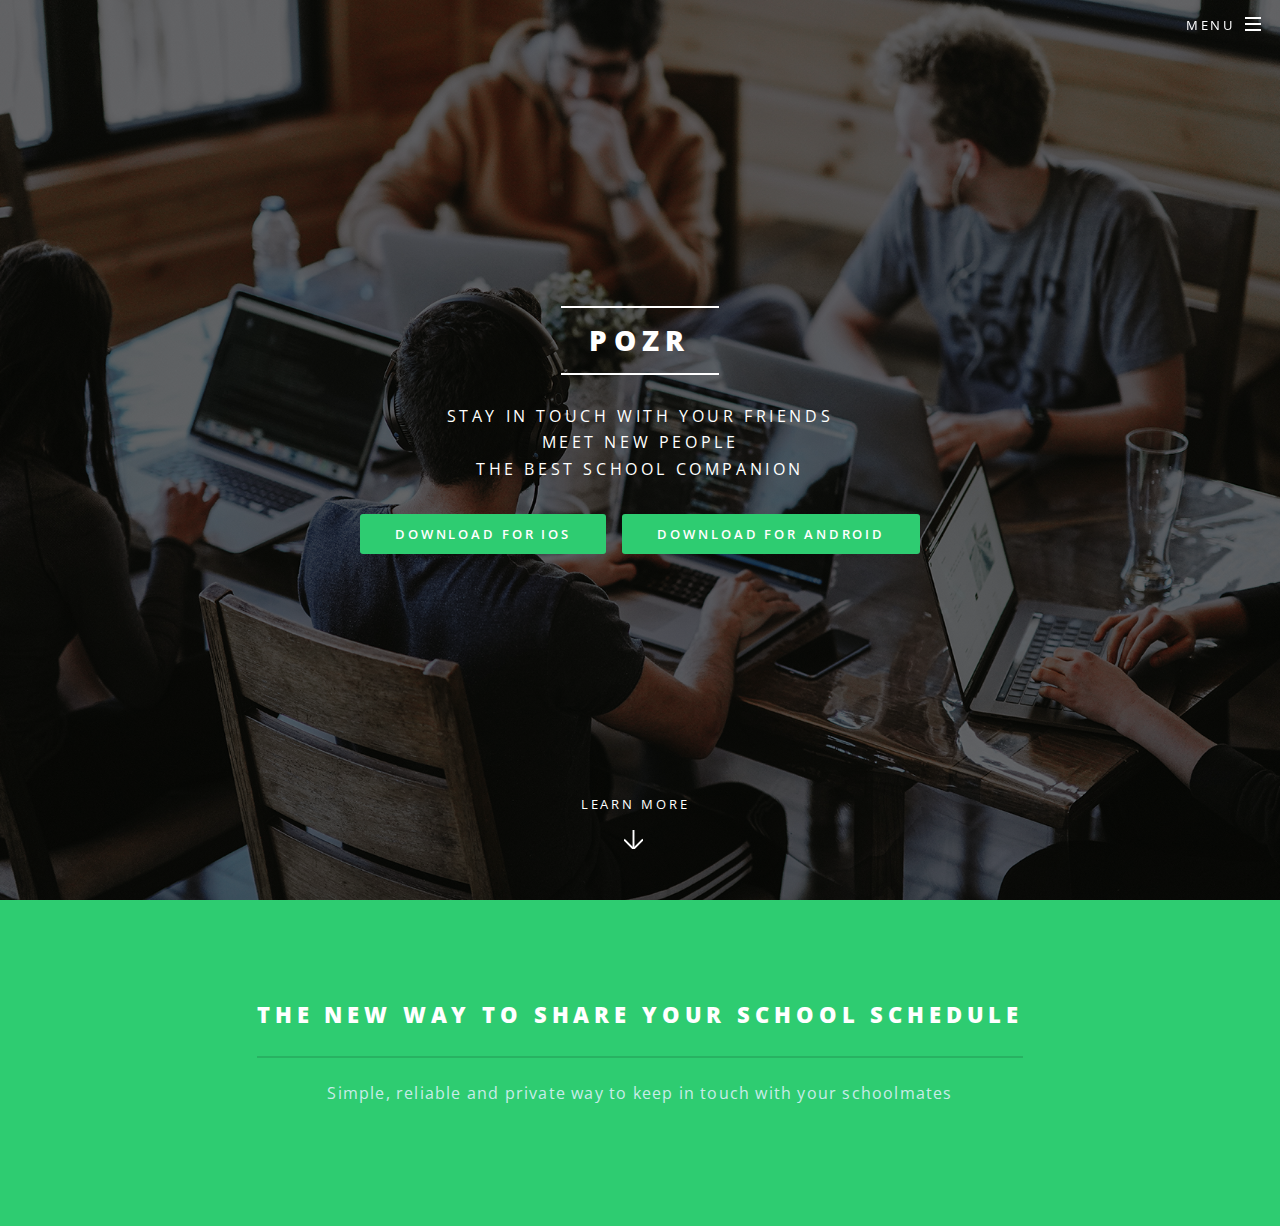
==== commit 632b6d88: "Added redirect script" ====
--- a/index.html
+++ b/index.html
@@ -4,14 +4,29 @@
 	html5up.net | @ajlkn
 	Free for personal and commercial use under the CCA 3.0 license (html5up.net/license)
 -->
+
+<script>
+  var userAgent = navigator.userAgent || navigator.vendor || window.opera;
+
+  if (userAgent.match(/iPad/i) || userAgent.match(/iPhone/i) || userAgent.match(/iPod/i)) {
+      window.location = "https://apps.apple.com/us/app/pozr/id1619035609";
+  }
+  else if (userAgent.match(/Android/i)) {
+      window.location.href = "market://details?id=pozr.app";
+  }
+</script>
+
 <html>
   <head>
-    <title>Spectral by HTML5 UP</title>
+    <title>POZR</title>
+    <meta property="og:image" content="images/cover.png" />
+    <meta name="description" content="Stay in touch with your friends">
     <meta charset="utf-8" />
     <meta
       name="viewport"
       content="width=device-width, initial-scale=1, user-scalable=no"
     />
+    <link rel = "icon" href = "images/default.png">
     <link rel="stylesheet" href="assets/css/main.css" />
     <noscript
       ><link rel="stylesheet" href="assets/css/noscript.css"
@@ -49,7 +64,8 @@
             The best school companion
           </p>
           <ul class="actions special">
-            <li><a href="#" class="button primary">Download</a></li>
+            <li><a href="https://apps.apple.com/us/app/pozr/id1619035609" class="button primary">Download for iOS</a></li>
+            <li><a href="market://details?id=pozr.app" class="button primary">Download for Android</a></li>
           </ul>
         </div>
         <a href="#one" class="more scrolly">Learn More</a>
